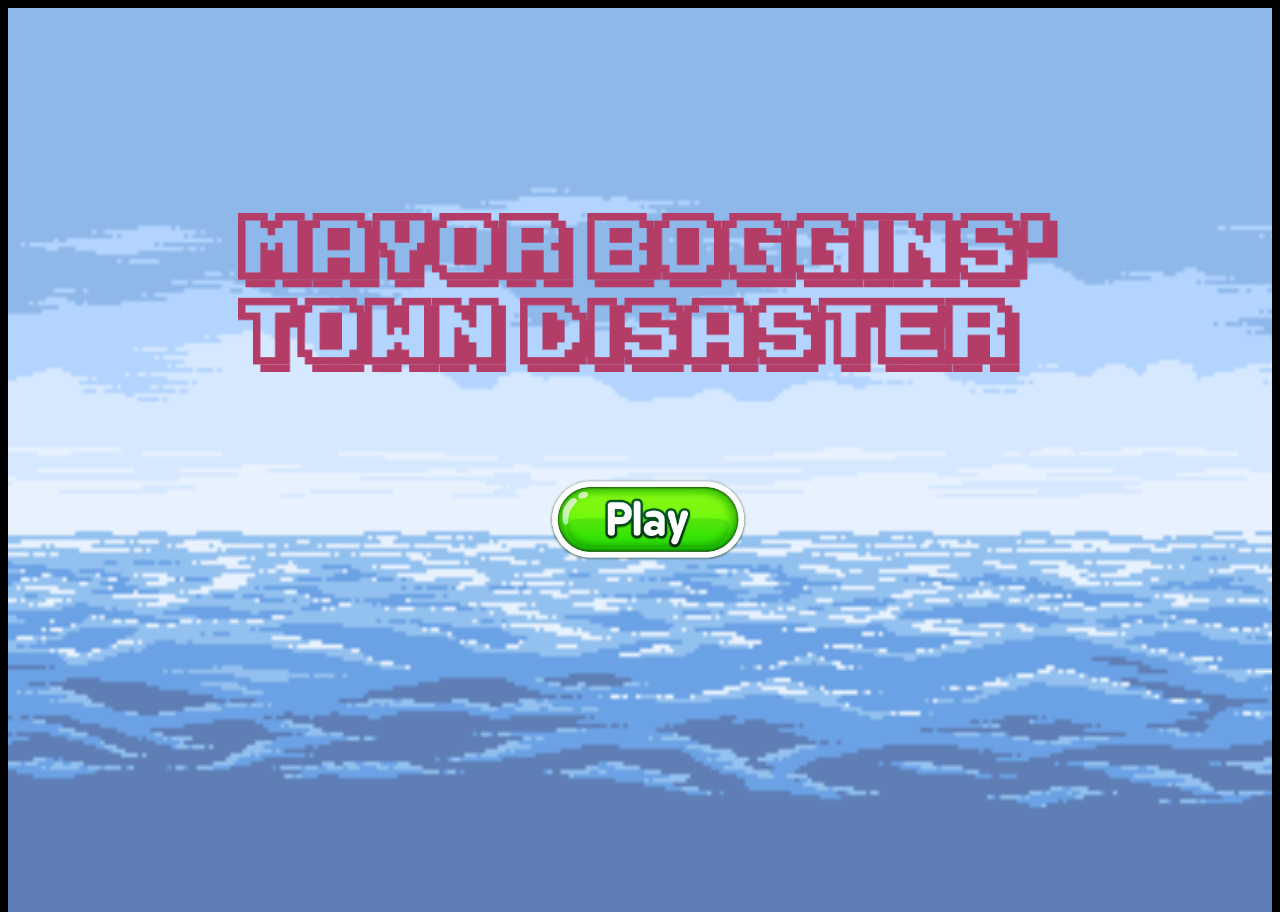
==== Index.html @ 4c4e07c0 "Updated" ====
<!DOCTYPE html>
<html>
	<head>
		  <title>Game</title>
		  <meta charset="utf-8"/>
      <link rel="stylesheet" type="text/css" href= "./mainPage/css/css.css"/>
<script
  src="https://code.jquery.com/jquery-2.2.4.js"
  integrity="sha256-iT6Q9iMJYuQiMWNd9lDyBUStIq/8PuOW33aOqmvFpqI="
  crossorigin="anonymous"></script>
      <script src="./mainPage/js/scenetrans.js"></script>
      <script src="./mainPage/js/start.js"></script>
      
      
	</head>
	<body>
      <div id="divID">
          <div id="overlay"></div>
          <div id="firstDiv">
            <img src="./mainPage/image/Title.png" id="title" alt="title">
            <img src="./mainPage/image/playbutton.png" id="startButton" alt="PlayButton" onclick="hiclick()">
          </div>
          <script>
              startScreen();
          </script>

      </div>
    
	</body>
</html>
---- mainPage/css/css.css ----
canvas {
    border-style: none;
}

#divID {
    background-image: url("../image/Ocean.png");
    height: 100%;
    width: 100%;
    background-repeat: no-repeat;
    background-size: cover;
}

html, body {
    max-width: 100%;
    max-height: 100%;
    overflow-x: hidden;
    overflow-y: hidden;
    background-color: black; 
}

#title {
    margin-top: 20%;
    margin-left: 10%;
    margin-right: 10%;
    margin-bottom:10%;
    width: 80%;
    position: relative;
    
}

#startButton {
    margin-left: 40%;
    margin-right: 40%;
    width: 20%;
    height: 60%;
    position: relative;
    bottom:20%;
}

#firstDiv{
    width: 80%;
    position: absolute;
    margin-left: 10%;
    margin-right: 10%;
}

#overlay {
	position: absolute;
	background: black;
	pointer-events: none;
	opacity: 0;
	width: 100%;
	top: 0px;
	bottom: 4px;
	z-index: 99;
}
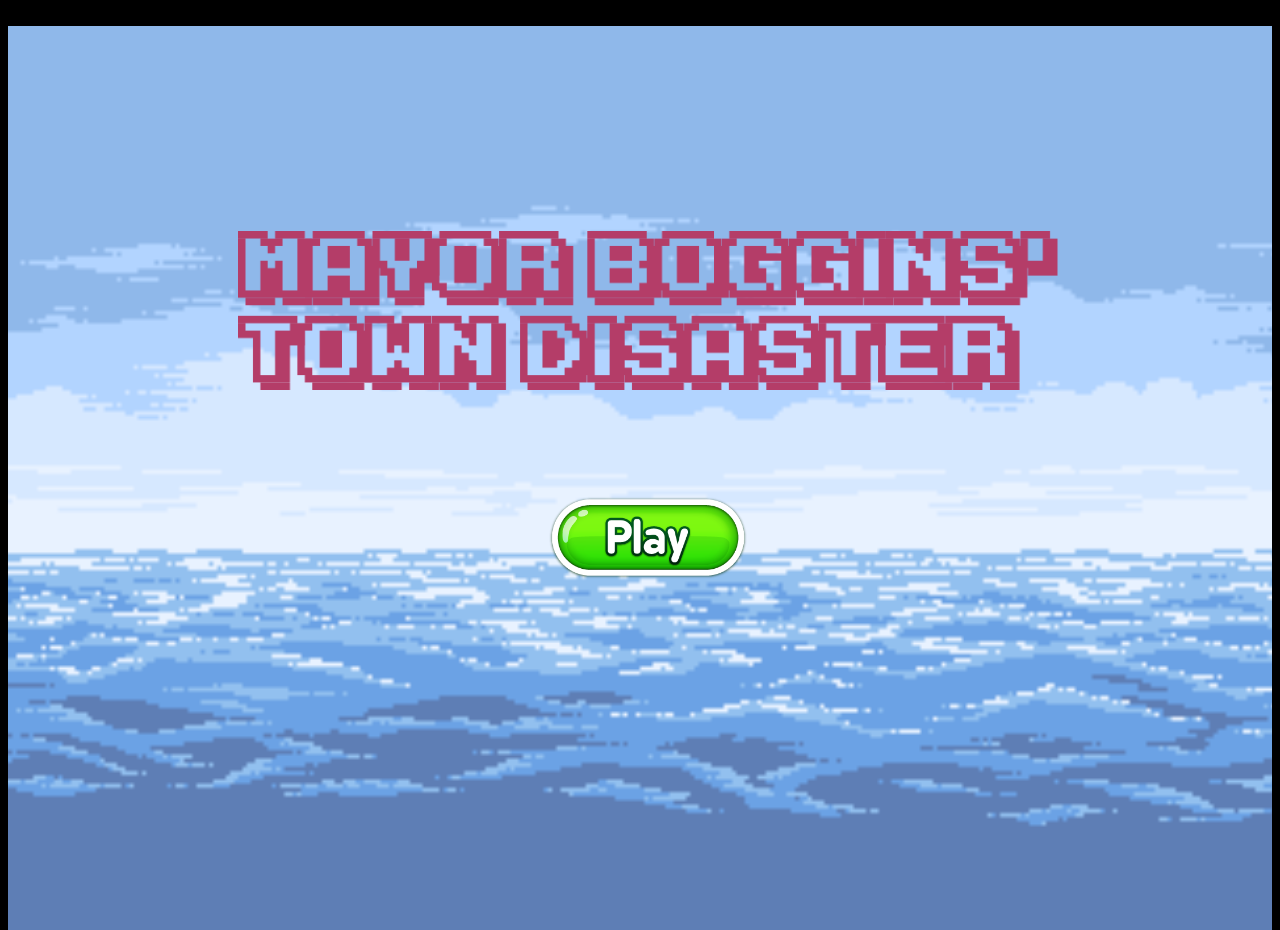
==== commit 6c091aa9: "Raindrop game completed need new images" ====
--- a/Index.html
+++ b/Index.html
@@ -4,10 +4,7 @@
 		  <title>Game</title>
 		  <meta charset="utf-8"/>
       <link rel="stylesheet" type="text/css" href= "./mainPage/css/css.css"/>
-<script
-  src="https://code.jquery.com/jquery-2.2.4.js"
-  integrity="sha256-iT6Q9iMJYuQiMWNd9lDyBUStIq/8PuOW33aOqmvFpqI="
-  crossorigin="anonymous"></script>
+      <script src="https://code.jquery.com/jquery-2.2.4.js" integrity="sha256-iT6Q9iMJYuQiMWNd9lDyBUStIq/8PuOW33aOqmvFpqI=" crossorigin="anonymous"></script>>
       <script src="./mainPage/js/scenetrans.js"></script>
       <script src="./mainPage/js/start.js"></script>
       
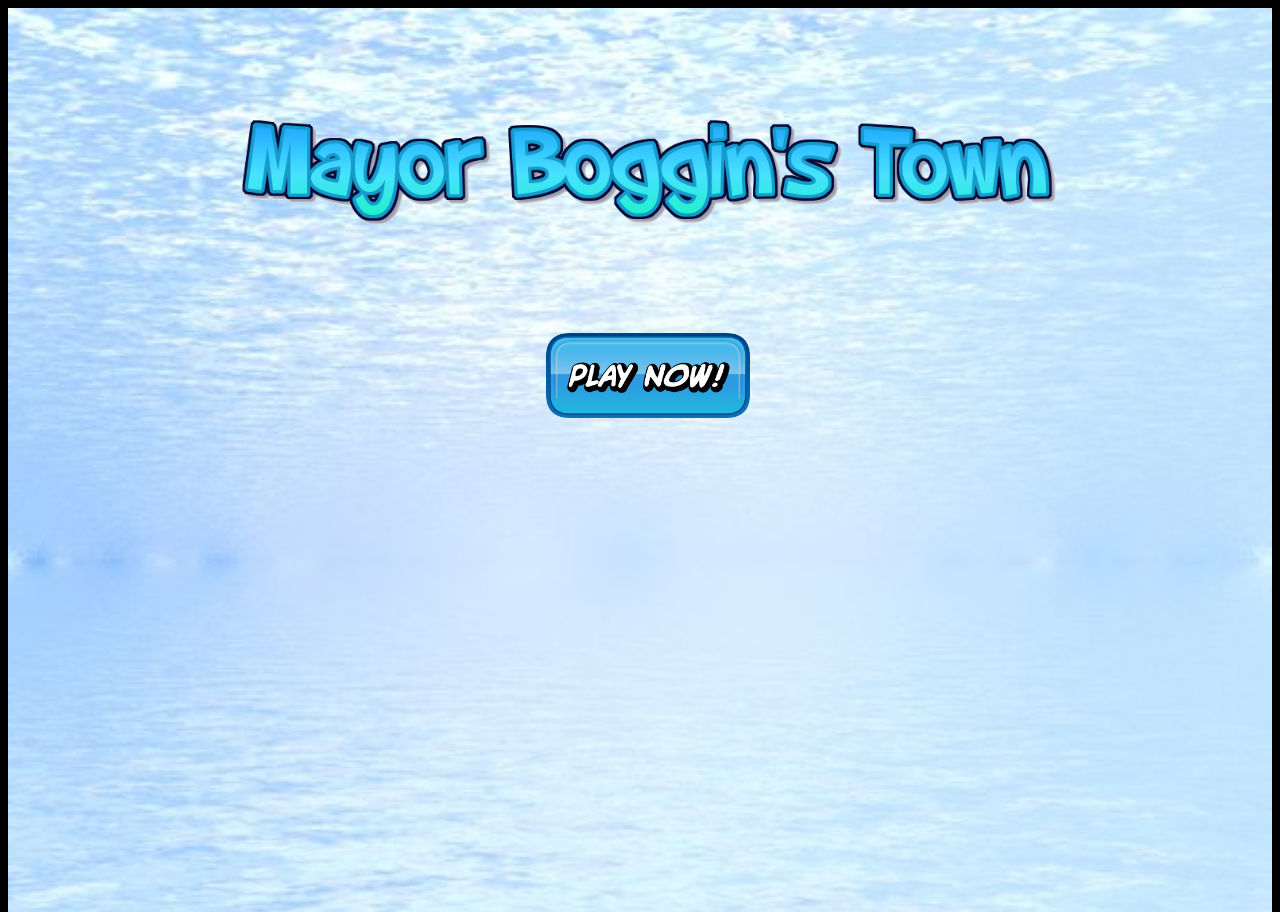
==== commit ccb0ecbb: "updated text responsiveness function" ====
--- a/Index.html
+++ b/Index.html
@@ -4,7 +4,10 @@
 		  <title>Game</title>
 		  <meta charset="utf-8"/>
       <link rel="stylesheet" type="text/css" href= "./mainPage/css/css.css"/>
-      <script src="https://code.jquery.com/jquery-2.2.4.js" integrity="sha256-iT6Q9iMJYuQiMWNd9lDyBUStIq/8PuOW33aOqmvFpqI=" crossorigin="anonymous"></script>>
+<script
+  src="https://code.jquery.com/jquery-2.2.4.js"
+  integrity="sha256-iT6Q9iMJYuQiMWNd9lDyBUStIq/8PuOW33aOqmvFpqI="
+  crossorigin="anonymous"></script>
       <script src="./mainPage/js/scenetrans.js"></script>
       <script src="./mainPage/js/start.js"></script>
       
--- a/mainPage/css/css.css
+++ b/mainPage/css/css.css
@@ -19,7 +19,7 @@
 }
 
 #title {
-    margin-top: 20%;
+    margin-top: 10%;
     margin-left: 10%;
     margin-right: 10%;
     margin-bottom:10%;
@@ -53,4 +53,44 @@
 	top: 0px;
 	bottom: 4px;
 	z-index: 99;
+}
+
+@media only screen 
+  and (min-device-width: 320px) 
+  and (max-device-width: 480px)
+  and (-webkit-min-device-pixel-ratio: 2)
+  and (orientation: landscape) {
+
+}
+
+@media only screen 
+  and (min-device-width: 320px) 
+  and (max-device-width: 568px)
+  and (-webkit-min-device-pixel-ratio: 2)
+  and (orientation: landscape) {
+
+}
+
+@media only screen 
+  and (min-device-width: 375px) 
+  and (max-device-width: 667px) 
+  and (-webkit-min-device-pixel-ratio: 2)
+  and (orientation: landscape) { 
+
+}
+
+@media only screen 
+  and (min-device-width: 414px) 
+  and (max-device-width: 736px) 
+  and (-webkit-min-device-pixel-ratio: 3)
+  and (orientation: landscape) { 
+
+}
+
+@media only screen 
+  and (min-device-width: 375px) 
+  and (max-device-width: 812px) 
+  and (-webkit-min-device-pixel-ratio: 3)
+  and (orientation: landscape) { 
+
 }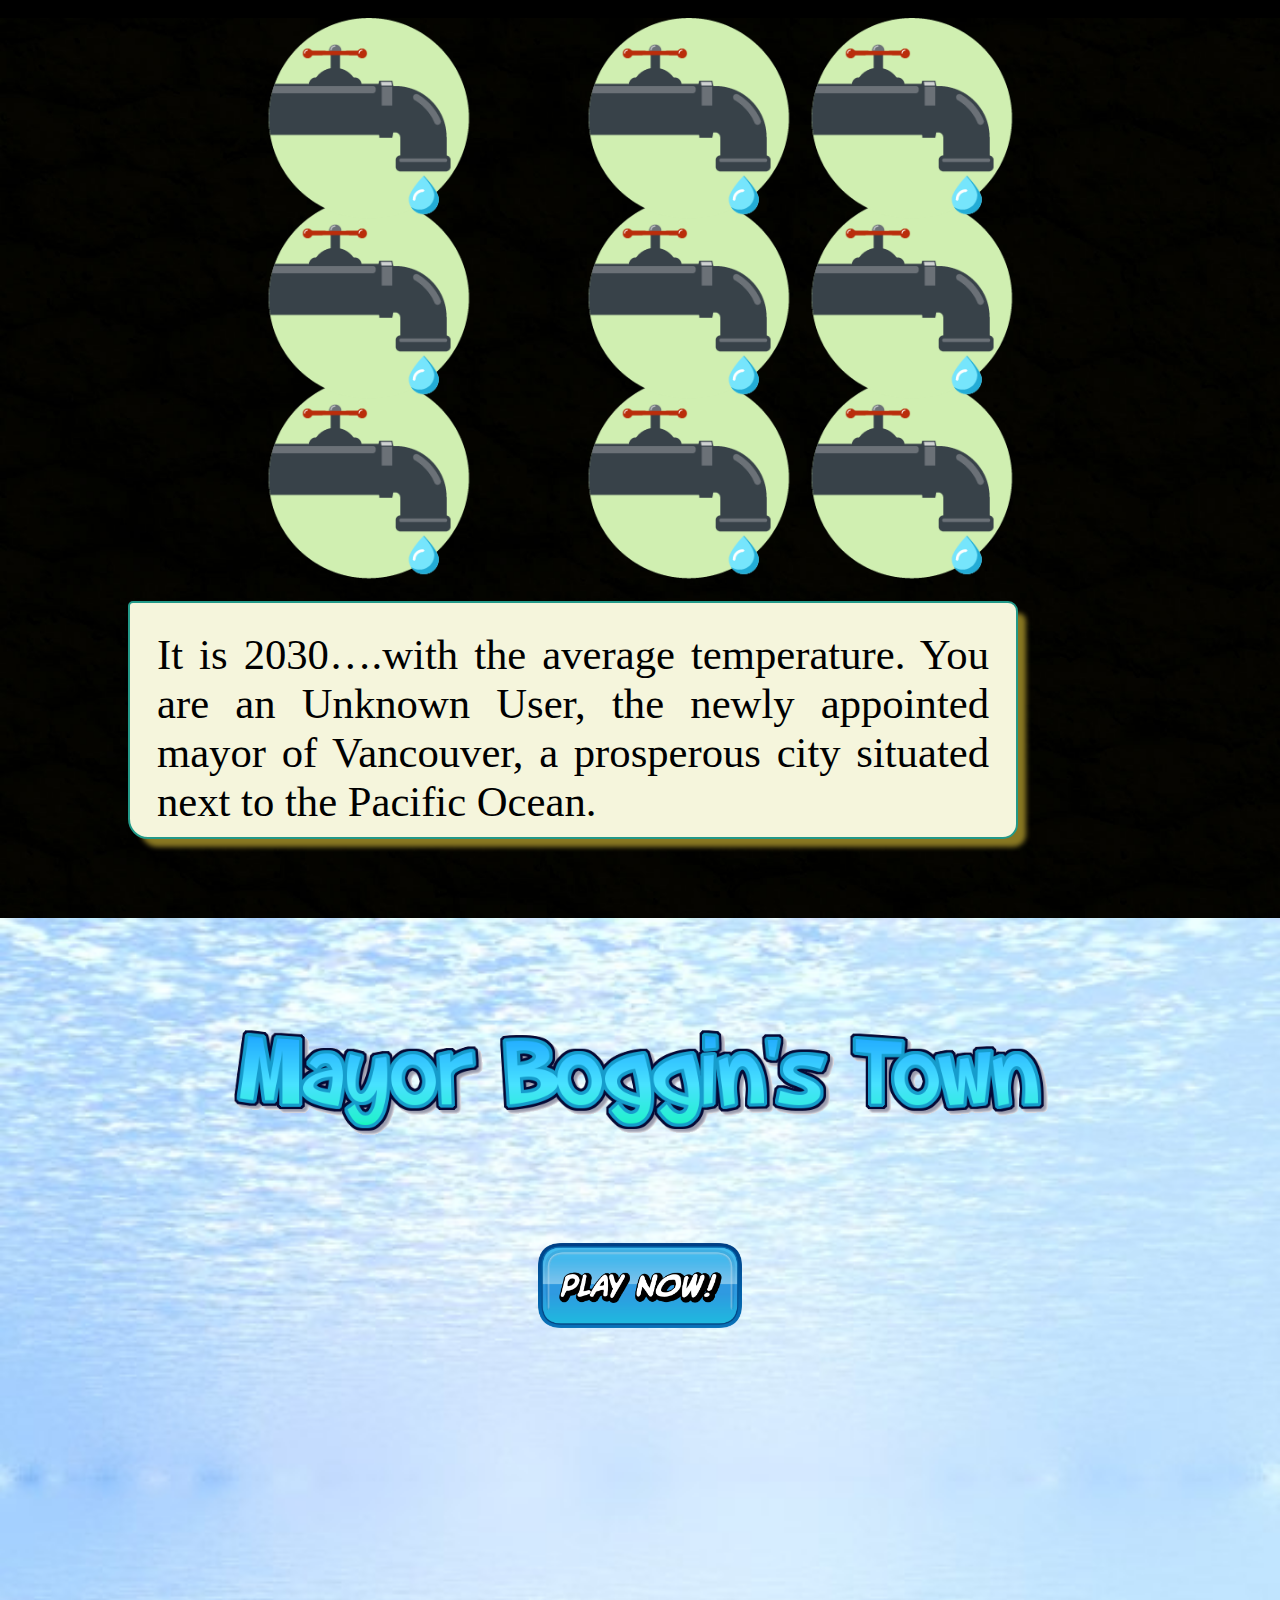
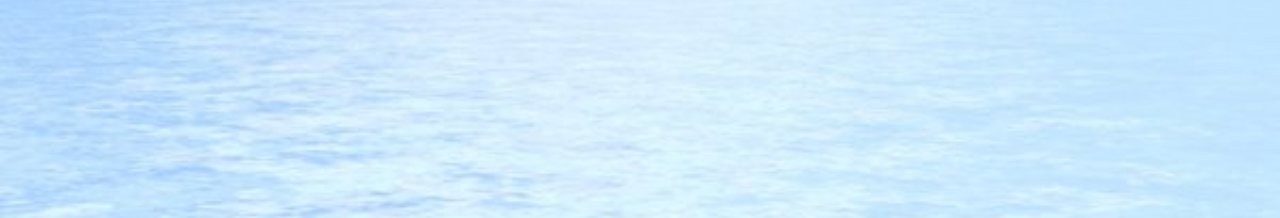
==== commit e61c15e8: "recent update" ====
--- a/Index.html
+++ b/Index.html
@@ -1,30 +1,52 @@
 <!DOCTYPE html>
 <html>
-	<head>
-		  <title>Game</title>
-		  <meta charset="utf-8"/>
-      <link rel="stylesheet" type="text/css" href= "./mainPage/css/css.css"/>
-<script
-  src="https://code.jquery.com/jquery-2.2.4.js"
-  integrity="sha256-iT6Q9iMJYuQiMWNd9lDyBUStIq/8PuOW33aOqmvFpqI="
-  crossorigin="anonymous"></script>
-      <script src="./mainPage/js/scenetrans.js"></script>
-      <script src="./mainPage/js/start.js"></script>
-      
-      
-	</head>
-	<body>
-      <div id="divID">
-          <div id="overlay"></div>
-          <div id="firstDiv">
-            <img src="./mainPage/image/Title.png" id="title" alt="title">
-            <img src="./mainPage/image/playbutton.png" id="startButton" alt="PlayButton" onclick="hiclick()">
-          </div>
-          <script>
-              startScreen();
-          </script>
 
-      </div>
-    
-	</body>
-</html>
+<head>
+    <title>Game</title>
+    <meta charset="utf-8" />
+    <link rel="stylesheet" type="text/css" href="./css/index.css" />
+    <script src="https://code.jquery.com/jquery-2.2.4.js" integrity="sha256-iT6Q9iMJYuQiMWNd9lDyBUStIq/8PuOW33aOqmvFpqI=" crossorigin="anonymous"></script>
+    <script src="./js/index.js"></script>
+
+</head>
+
+<body>
+    <div id="sinkGameWater">
+    </div>
+    <div id="sinkGame">
+        <p id="timer">Time: 20</p>
+        <img id="tap1" class="tap" src="./images/faucet.png" alt="tap">
+        <img id="tap2" class="tap" src="./images/faucet.png" alt="tap">
+        <img id="tap3" class="tap" src="./images/faucet.png" alt="tap">
+        <img id="tap4" class="tap" src="./images/faucet.png" alt="tap">
+        <img id="tap5" class="tap" src="./images/faucet.png" alt="tap">
+        <img id="tap6" class="tap" src="./images/faucet.png" alt="tap">
+        <img id="tap7" class="tap" src="./images/faucet.png" alt="tap">
+        <img id="tap8" class="tap" src="./images/faucet.png" alt="tap">
+        <img id="tap9" class="tap" src="./images/faucet.png" alt="tap">s
+    </div>
+
+    <div id="overlay"></div>
+    <img id="next" class='next' src="./images/next.png" alt="next">
+    <p id="text1">It is 2030….with the average temperature. You are an Unknown User, the newly appointed mayor of Vancouver, a prosperous
+        city situated next to the Pacific Ocean.</p>
+    <div id='beginningPage'>
+    </div>
+    <div id="divID">
+        <div id="firstDiv">
+            <img src="./images/Title.png" id="title" alt="title">
+            <img src="./images/playbutton.png" id="startButton" alt="PlayButton">
+        </div>
+    </div>
+    <div id="raindropDIV">
+        <div id="raindropGame">
+            <img id="nextInGame" class="next" src="./images/next.png" alt="next">
+            <script>
+            </script>
+        </div>
+    </div>
+
+
+</body>
+
+</html>--- a/css/index.css
+++ b/css/index.css
@@ -0,0 +1,197 @@
+#divID {
+    background-image: url("../images/Ocean.png");
+    height: 100vh;
+    background-repeat: no-repeat;
+    background-size: cover;
+}
+
+html, body {
+    margin: 0%;
+    max-width: 100%;
+    overflow-x: hidden;
+    overflow-y: hidden;
+    background-color: black; 
+}
+
+#title {
+    margin-top: 10%;
+    margin-left: 10%;
+    margin-right: 10%;
+    margin-bottom:10%;
+    width: 80%;
+    position: relative;
+    
+}
+
+#startButton {
+    margin-left: 40%;
+    margin-right: 40%;
+    width: 20%;
+    height: 60%;
+    position: relative;
+    bottom:20%;
+}
+
+#firstDiv{
+    width: 80%;
+    position: absolute;
+    margin-left: 10%;
+    margin-right: 10%;
+}
+
+#overlay {
+	position: absolute;
+	background: black;
+	pointer-events: none;
+	opacity: 0;
+	width: 100%;
+	top: 0px;
+	bottom: 4px;
+	z-index: 99;
+}
+
+#beginningPage {
+    background-image: url("../images/black1.jpeg");
+    height: 100vh;
+    background-repeat: no-repeat;
+    background-size: cover;
+}
+
+.next{
+    cursor: pointer;
+    width:7%;
+    margin-left:90%;
+    position:absolute;
+    bottom: 4%;
+    display: none;
+}
+
+p{
+    font-size: 0px;
+    padding: 3vh;
+}
+
+#raindropDIV {
+    display: none;
+}
+
+#text1 {
+    background-color:beige;
+    width:65%;
+    height:20vh;
+    margin-right: 10%;
+    margin-left: 10%;
+    position: absolute;
+    bottom: 2%;
+    text-align: justify;
+    border: 2px solid #298;
+    box-shadow: 10px 10px 5px -2px #872;
+    border-radius: 5px 10px 15px 20px;
+    color: black;
+    font-size: 32pt;
+}
+
+#bottomBar {
+    background-image: url("../images/back.png");
+    position: absoulte;
+    bottom: 0;
+    width: 100%;
+    height: 10vh;
+}
+
+
+#raindropGame {
+    background-image: url("../images/back.png");
+    background-repeat: no-repeat;
+    background-size: cover;
+}
+
+html, body {
+    margin: 0%;
+    max-width: 100%;
+    overflow-x: hidden;
+    overflow-y: hidden;
+    background-color: black; 
+}
+
+canvas {
+    border-style: none;
+}
+
+
+
+#sinkGame {
+    background: transparent;
+
+}
+
+#sinkGameWater {
+    background-image: url("../images/Ocean.png");
+    background-repeat: no-repeat;
+    background-size: cover;
+    width:100%;
+    height: 0%;
+    position: absolute;
+    bottom: 0;
+    z-index: -1;
+}
+
+#timer {
+    position: absolute;
+    margin: 0;
+    color: black;
+    right: 1%;
+}
+
+.tap {
+    position: absolute;
+    cursor: pointer;
+    height: 25vh;
+    width: auto;
+}
+
+#tap1 {
+    bottom: 35%;
+    left: 20%;
+}
+
+#tap2 {
+    bottom: 35%;
+    left: 45%;
+}
+
+#tap3 {
+    bottom: 35%;
+    right: 20%;
+}
+
+#tap4 {
+    bottom: 55%;
+    left: 20%;
+}
+
+#tap5 {
+    bottom: 55%;
+    left: 45%;
+}
+#tap6 {
+    bottom: 55%;
+    right: 20%;
+}
+
+#tap7 {
+    bottom: 75%;
+    left: 20%;
+}
+
+#tap8 {
+    bottom: 75%;
+    left: 45%;
+}
+
+#tap9 {
+    bottom: 75%;
+    right: 20%;
+}
+
+
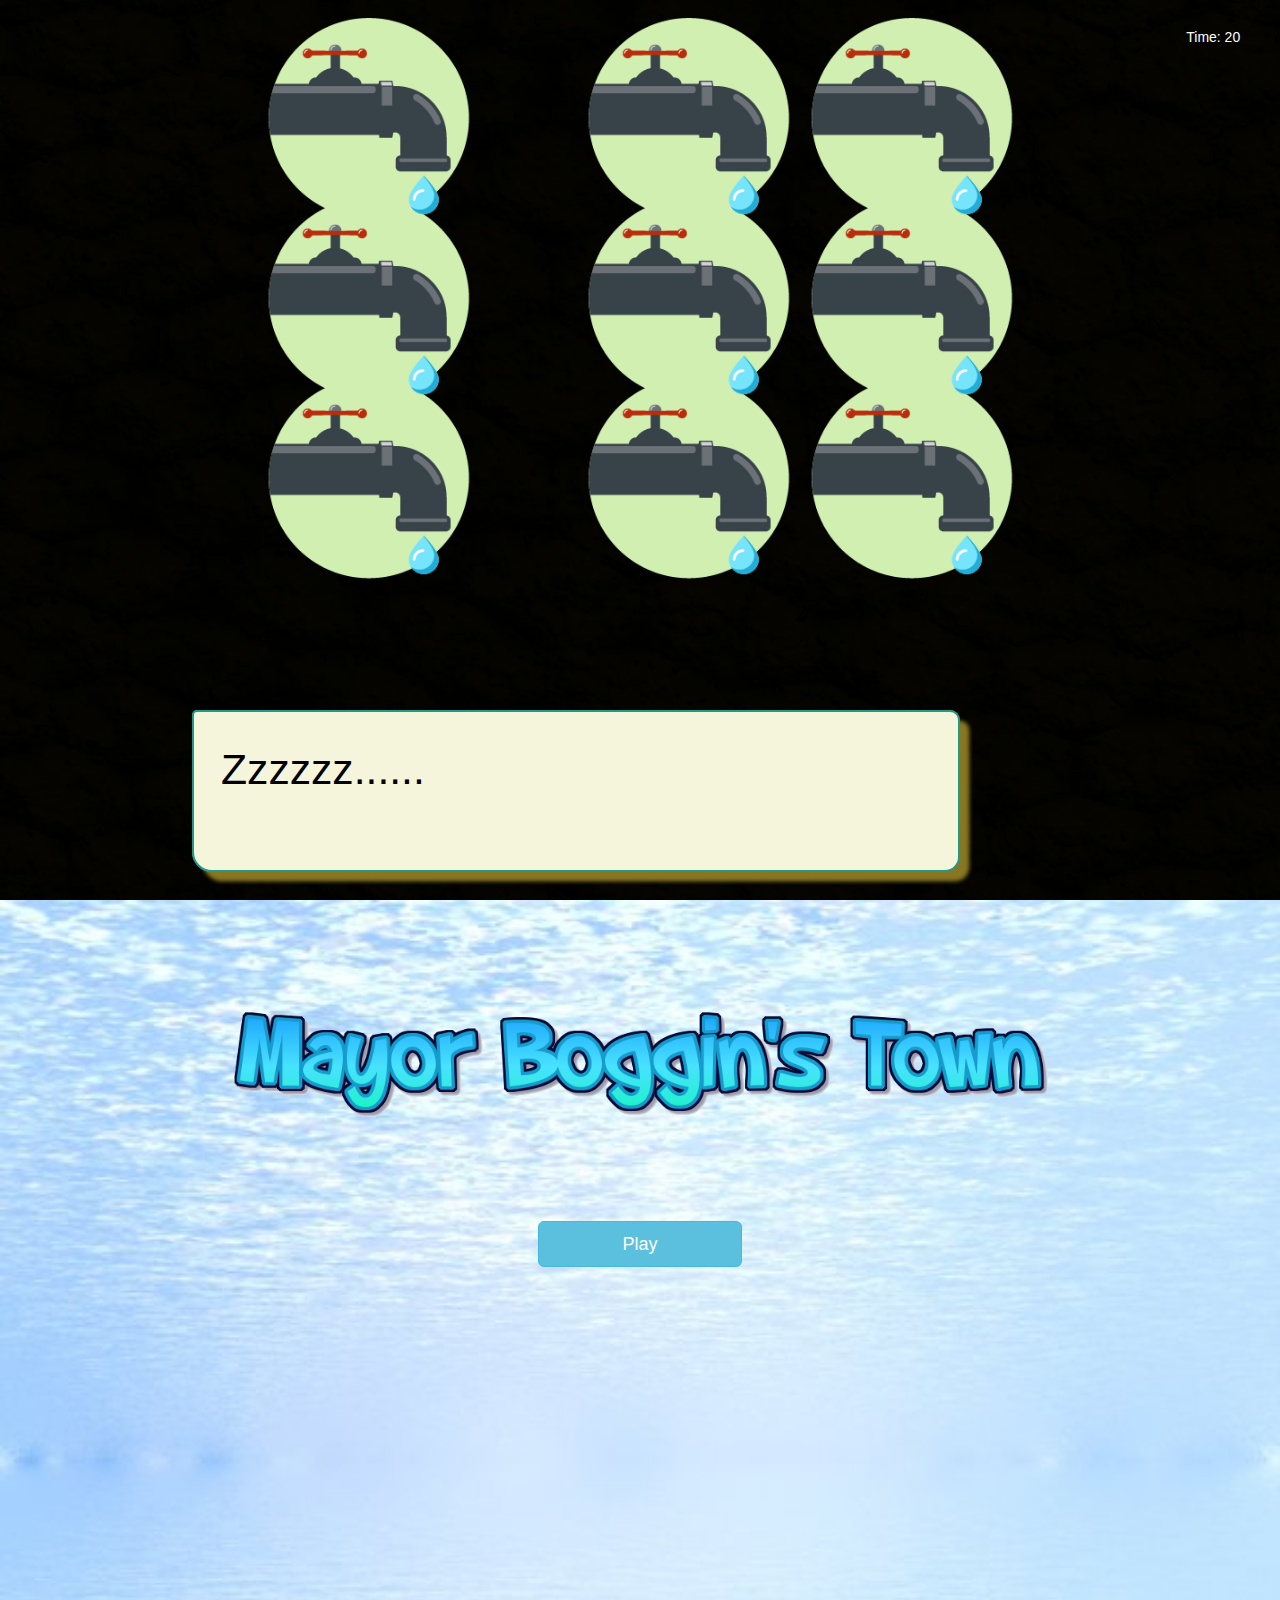
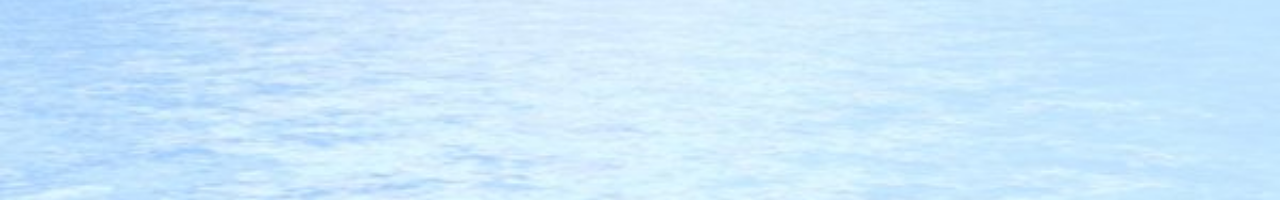
==== commit ce6bec40: "created all dialogue" ====
--- a/Index.html
+++ b/Index.html
@@ -4,16 +4,36 @@
 <head>
     <title>Game</title>
     <meta charset="utf-8" />
+    <meta name="viewport" content="width=device-width, initial-scale=1.0, maximum-scale=1.0, user-scalable=no" />
+    <meta http-equiv="X-UA-Compatible" content="IE=edge">
     <link rel="stylesheet" type="text/css" href="./css/index.css" />
     <script src="https://code.jquery.com/jquery-2.2.4.js" integrity="sha256-iT6Q9iMJYuQiMWNd9lDyBUStIq/8PuOW33aOqmvFpqI=" crossorigin="anonymous"></script>
     <script src="./js/index.js"></script>
-
 </head>
 
 <body>
-    <div id="sinkGameWater">
+    <div class="modal fade" id="myModal" role="dialog" data-backdrop="static">
+    <link rel="stylesheet" href="https://maxcdn.bootstrapcdn.com/bootstrap/3.3.7/css/bootstrap.min.css">
+    <script src="https://maxcdn.bootstrapcdn.com/bootstrap/3.3.7/js/bootstrap.min.js"></script>
+    <div class="modal-dialog" id="promptBox">
+      <div class="modal-content" id="promptBoxContent">
+        <div class="modal-header">
+          <h4 class="modal-title">Enter your name:</h4>
+        </div>
+        <div class="modal-body" id="promptBoxBody">
+          <input id="userNameInput" type="text">
+            <h7 id="nameBlank"><br/>Name cannot be blank</h7>
+        </div>
+        <div class="modal-footer">
+          <button id = "ok" type="button" class="btn btn-success">Ok</button>
+          <button type="button" class="btn btn-danger" data-dismiss="modal" onclick="nameCancel()">Close</button>
+        </div>
+      </div>
     </div>
+  </div>
+    <div id='sinkGameWater'></div>
     <div id="sinkGame">
+        <p id="text2"></p>
         <p id="timer">Time: 20</p>
         <img id="tap1" class="tap" src="./images/faucet.png" alt="tap">
         <img id="tap2" class="tap" src="./images/faucet.png" alt="tap">
@@ -23,19 +43,18 @@
         <img id="tap6" class="tap" src="./images/faucet.png" alt="tap">
         <img id="tap7" class="tap" src="./images/faucet.png" alt="tap">
         <img id="tap8" class="tap" src="./images/faucet.png" alt="tap">
-        <img id="tap9" class="tap" src="./images/faucet.png" alt="tap">s
+        <img id="tap9" class="tap" src="./images/faucet.png" alt="tap">
     </div>
 
     <div id="overlay"></div>
     <img id="next" class='next' src="./images/next.png" alt="next">
-    <p id="text1">It is 2030….with the average temperature. You are an Unknown User, the newly appointed mayor of Vancouver, a prosperous
-        city situated next to the Pacific Ocean.</p>
+    <p id="text1">Zzzzzz......</p>
     <div id='beginningPage'>
     </div>
     <div id="divID">
         <div id="firstDiv">
             <img src="./images/Title.png" id="title" alt="title">
-            <img src="./images/playbutton.png" id="startButton" alt="PlayButton">
+            <button id="startButton" type="button" class="btn btn-info btn-lg" data-toggle="modal" data-target="#myModal">Play</button>
         </div>
     </div>
     <div id="raindropDIV">
@@ -47,6 +66,7 @@
     </div>
 
 
+
 </body>
 
 </html>--- a/css/index.css
+++ b/css/index.css
@@ -11,6 +11,17 @@
     overflow-x: hidden;
     overflow-y: hidden;
     background-color: black; 
+}
+
+# backgroundcolor{
+	position: absolute;
+	background: black;
+	pointer-events: none;
+	opacity: 0;
+	width: 100%;
+	top: 0px;
+	bottom: 4px;
+	z-index: 1;
 }
 
 #title {
@@ -67,7 +78,6 @@
 }
 
 p{
-    font-size: 0px;
     padding: 3vh;
 }
 
@@ -77,10 +87,10 @@
 
 #text1 {
     background-color:beige;
-    width:65%;
-    height:20vh;
-    margin-right: 10%;
-    margin-left: 10%;
+    width:60%;
+    height:18vh;
+    margin-right: 15%;
+    margin-left: 15%;
     position: absolute;
     bottom: 2%;
     text-align: justify;
@@ -90,6 +100,21 @@
     color: black;
     font-size: 32pt;
 }
+#text2 {
+    background-color:beige;
+    width:60%;
+    height:18vh;
+    margin-right: 15%;
+    margin-left: 15%;
+    position: absolute;
+    bottom: 2%;
+    text-align: justify;
+    border: 2px solid #298;
+    box-shadow: 10px 10px 5px -2px #872;
+    border-radius: 5px 10px 15px 20px;
+    color: black;
+    font-size: 32pt;
+}
 
 #bottomBar {
     background-image: url("../images/back.png");
@@ -106,13 +131,6 @@
     background-size: cover;
 }
 
-html, body {
-    margin: 0%;
-    max-width: 100%;
-    overflow-x: hidden;
-    overflow-y: hidden;
-    background-color: black; 
-}
 
 canvas {
     border-style: none;
@@ -139,7 +157,7 @@
 #timer {
     position: absolute;
     margin: 0;
-    color: black;
+    color: white;
     right: 1%;
 }
 
@@ -194,4 +212,32 @@
     right: 20%;
 }
 
-
+#promptBox {
+    top:28%;
+    width: 50%;
+    margin-left: 25%;
+    margin-right: 25%;
+}
+
+#promptBoxContent {
+    background-color: #6699ff;
+}
+
+#promptBoxBody {
+    background-color: white;
+}
+
+#userNameInput {
+    width: 100%;
+}
+
+#nameBlank {
+    color: red;
+    display: none;
+    font-size: 10pt;
+}
+
+
+
+
+
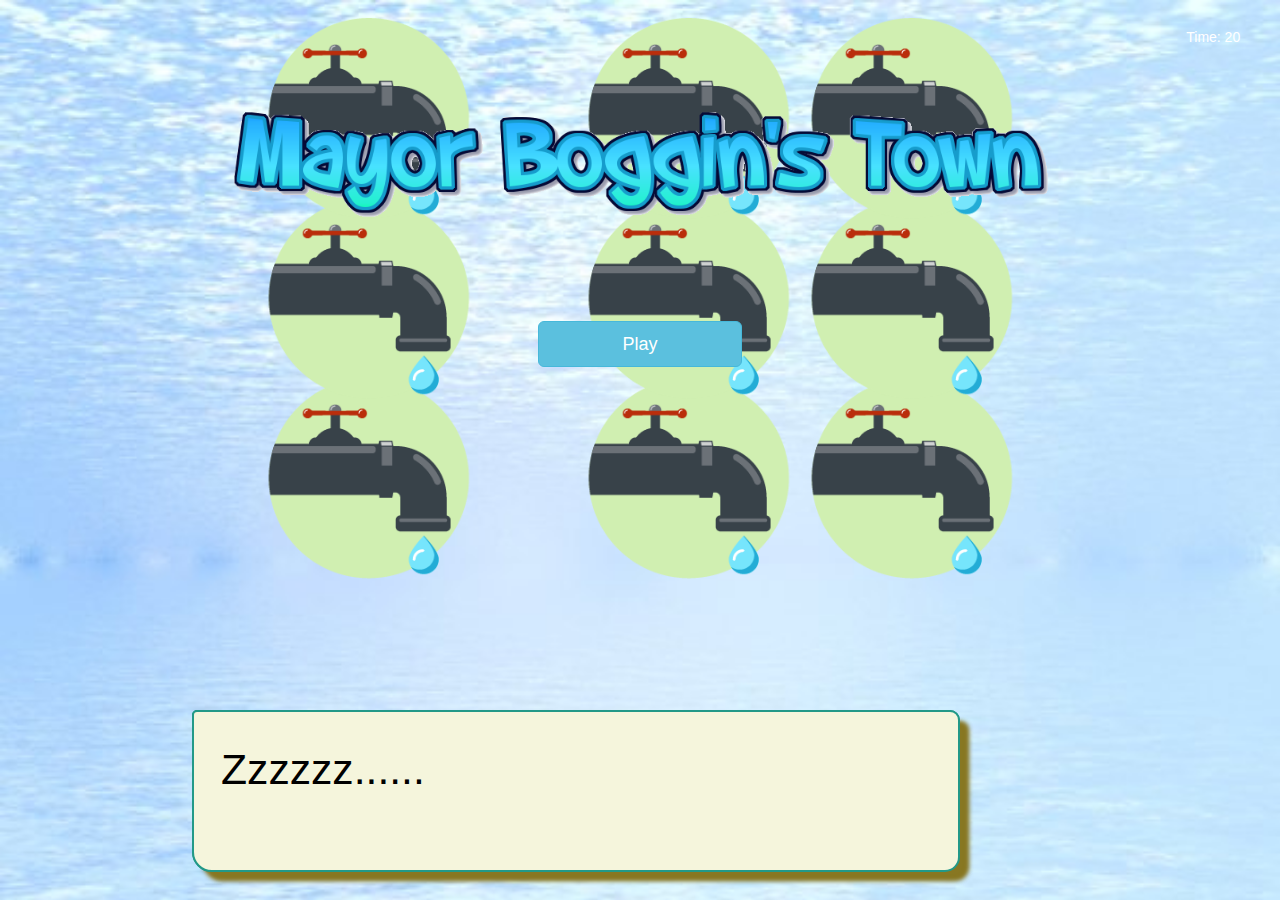
==== commit 9c46753a: "recent update" ====
--- a/Index.html
+++ b/Index.html
@@ -12,6 +12,8 @@
 </head>
 
 <body>
+    <div id = "sliceDIV"></div>
+    <div id = "sliceGame"></div>
     <div class="modal fade" id="myModal" role="dialog" data-backdrop="static">
     <link rel="stylesheet" href="https://maxcdn.bootstrapcdn.com/bootstrap/3.3.7/css/bootstrap.min.css">
     <script src="https://maxcdn.bootstrapcdn.com/bootstrap/3.3.7/js/bootstrap.min.js"></script>
@@ -35,15 +37,15 @@
     <div id="sinkGame">
         <p id="text2"></p>
         <p id="timer">Time: 20</p>
-        <img id="tap1" class="tap" src="./images/faucet.png" alt="tap">
-        <img id="tap2" class="tap" src="./images/faucet.png" alt="tap">
-        <img id="tap3" class="tap" src="./images/faucet.png" alt="tap">
-        <img id="tap4" class="tap" src="./images/faucet.png" alt="tap">
-        <img id="tap5" class="tap" src="./images/faucet.png" alt="tap">
-        <img id="tap6" class="tap" src="./images/faucet.png" alt="tap">
-        <img id="tap7" class="tap" src="./images/faucet.png" alt="tap">
-        <img id="tap8" class="tap" src="./images/faucet.png" alt="tap">
-        <img id="tap9" class="tap" src="./images/faucet.png" alt="tap">
+        <img id="tap1" class="tap" src="./images/minigame2/faucet.png" alt="tap">
+        <img id="tap2" class="tap" src="./images/minigame2/faucet.png" alt="tap">
+        <img id="tap3" class="tap" src="./images/minigame2/faucet.png" alt="tap">
+        <img id="tap4" class="tap" src="./images/minigame2/faucet.png" alt="tap">
+        <img id="tap5" class="tap" src="./images/minigame2/faucet.png" alt="tap">
+        <img id="tap6" class="tap" src="./images/minigame2/faucet.png" alt="tap">
+        <img id="tap7" class="tap" src="./images/minigame2/faucet.png" alt="tap">
+        <img id="tap8" class="tap" src="./images/minigame2/faucet.png" alt="tap">
+        <img id="tap9" class="tap" src="./images/minigame2/faucet.png" alt="tap">
     </div>
 
     <div id="overlay"></div>
@@ -60,8 +62,6 @@
     <div id="raindropDIV">
         <div id="raindropGame">
             <img id="nextInGame" class="next" src="./images/next.png" alt="next">
-            <script>
-            </script>
         </div>
     </div>
 
--- a/css/index.css
+++ b/css/index.css
@@ -1,5 +1,5 @@
 #divID {
-    background-image: url("../images/Ocean.png");
+    background-image: url("../images/background/Ocean.png");
     height: 100vh;
     background-repeat: no-repeat;
     background-size: cover;
@@ -62,8 +62,7 @@
 }
 
 #beginningPage {
-    background-image: url("../images/black1.jpeg");
-    height: 100vh;
+    background-image: url("../images/background/black.jpeg");
     background-repeat: no-repeat;
     background-size: cover;
 }
@@ -100,6 +99,7 @@
     color: black;
     font-size: 32pt;
 }
+
 #text2 {
     background-color:beige;
     width:60%;
@@ -116,17 +116,8 @@
     font-size: 32pt;
 }
 
-#bottomBar {
-    background-image: url("../images/back.png");
-    position: absoulte;
-    bottom: 0;
-    width: 100%;
-    height: 10vh;
-}
-
-
 #raindropGame {
-    background-image: url("../images/back.png");
+    background-image: url("../images/minigame1/back.png");
     background-repeat: no-repeat;
     background-size: cover;
 }
@@ -144,7 +135,7 @@
 }
 
 #sinkGameWater {
-    background-image: url("../images/Ocean.png");
+    background-image: url("../images/minigame2/Ocean.png");
     background-repeat: no-repeat;
     background-size: cover;
     width:100%;
@@ -237,7 +228,15 @@
     font-size: 10pt;
 }
 
-
-
-
-
+#sliceDIV {
+    display: none;
+}
+
+#sliceGame {
+    background-image: url("../images/back.png");
+    background-repeat: no-repeat;
+    background-size: cover;
+}
+
+
+
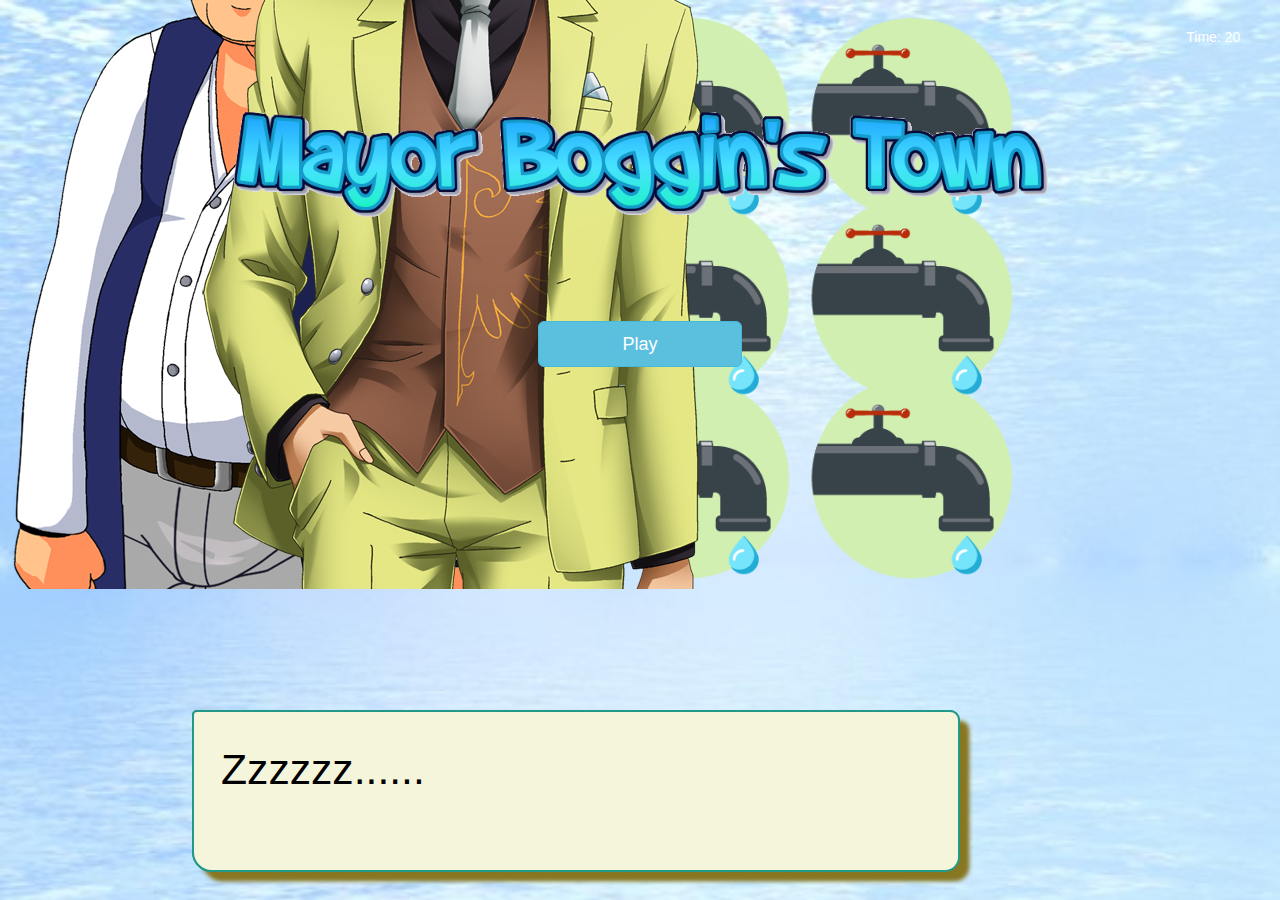
==== commit 2e13bf7a: "recent update" ====
--- a/Index.html
+++ b/Index.html
@@ -51,6 +51,8 @@
     <div id="overlay"></div>
     <img id="next" class='next' src="./images/next.png" alt="next">
     <p id="text1">Zzzzzz......</p>
+    <img id="richard" class="characterImg" src="./images/characters/kitchen_person/chef%20(1).png">
+    <img id="tommy" class="characterImg" src="./images/characters/tommy/normalTommy.png">
     <div id='beginningPage'>
     </div>
     <div id="divID">
--- a/css/index.css
+++ b/css/index.css
@@ -11,6 +11,13 @@
     overflow-x: hidden;
     overflow-y: hidden;
     background-color: black; 
+    -webkit-touch-callout: none; /* iOS Safari */
+    -webkit-user-select: none; /* Safari */
+    -khtml-user-select: none; /* Konqueror HTML */
+    -moz-user-select: none; /* Firefox */
+    -ms-user-select: none; /* Internet Explorer/Edge */
+    user-select: none; /* Non-prefixed version, currently
+                                 supported by Chrome and Opera */
 }
 
 # backgroundcolor{
@@ -120,6 +127,7 @@
     background-image: url("../images/minigame1/back.png");
     background-repeat: no-repeat;
     background-size: cover;
+    
 }
 
 
@@ -238,5 +246,9 @@
     background-size: cover;
 }
 
-
-
+.characterImg{
+    position: absolute;
+    bottom: 34.6%;
+    margin: 0;
+}
+
